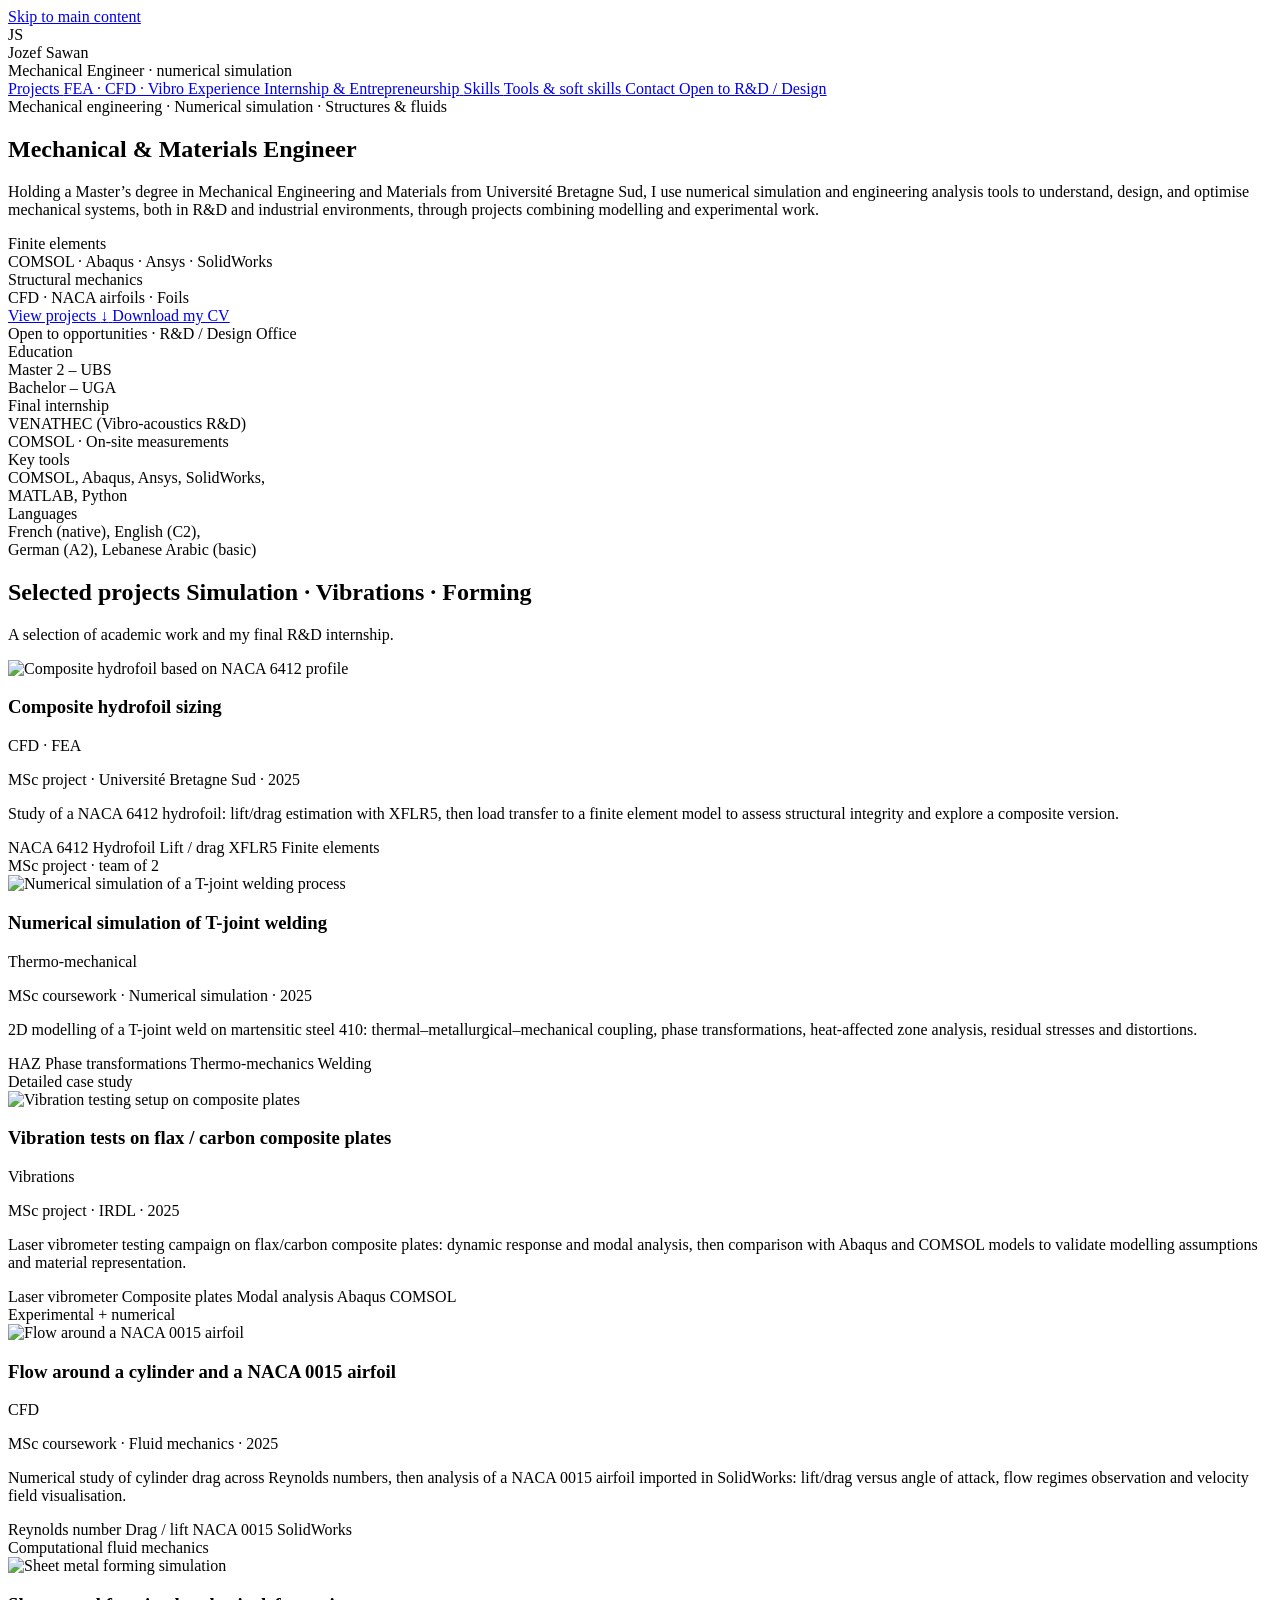
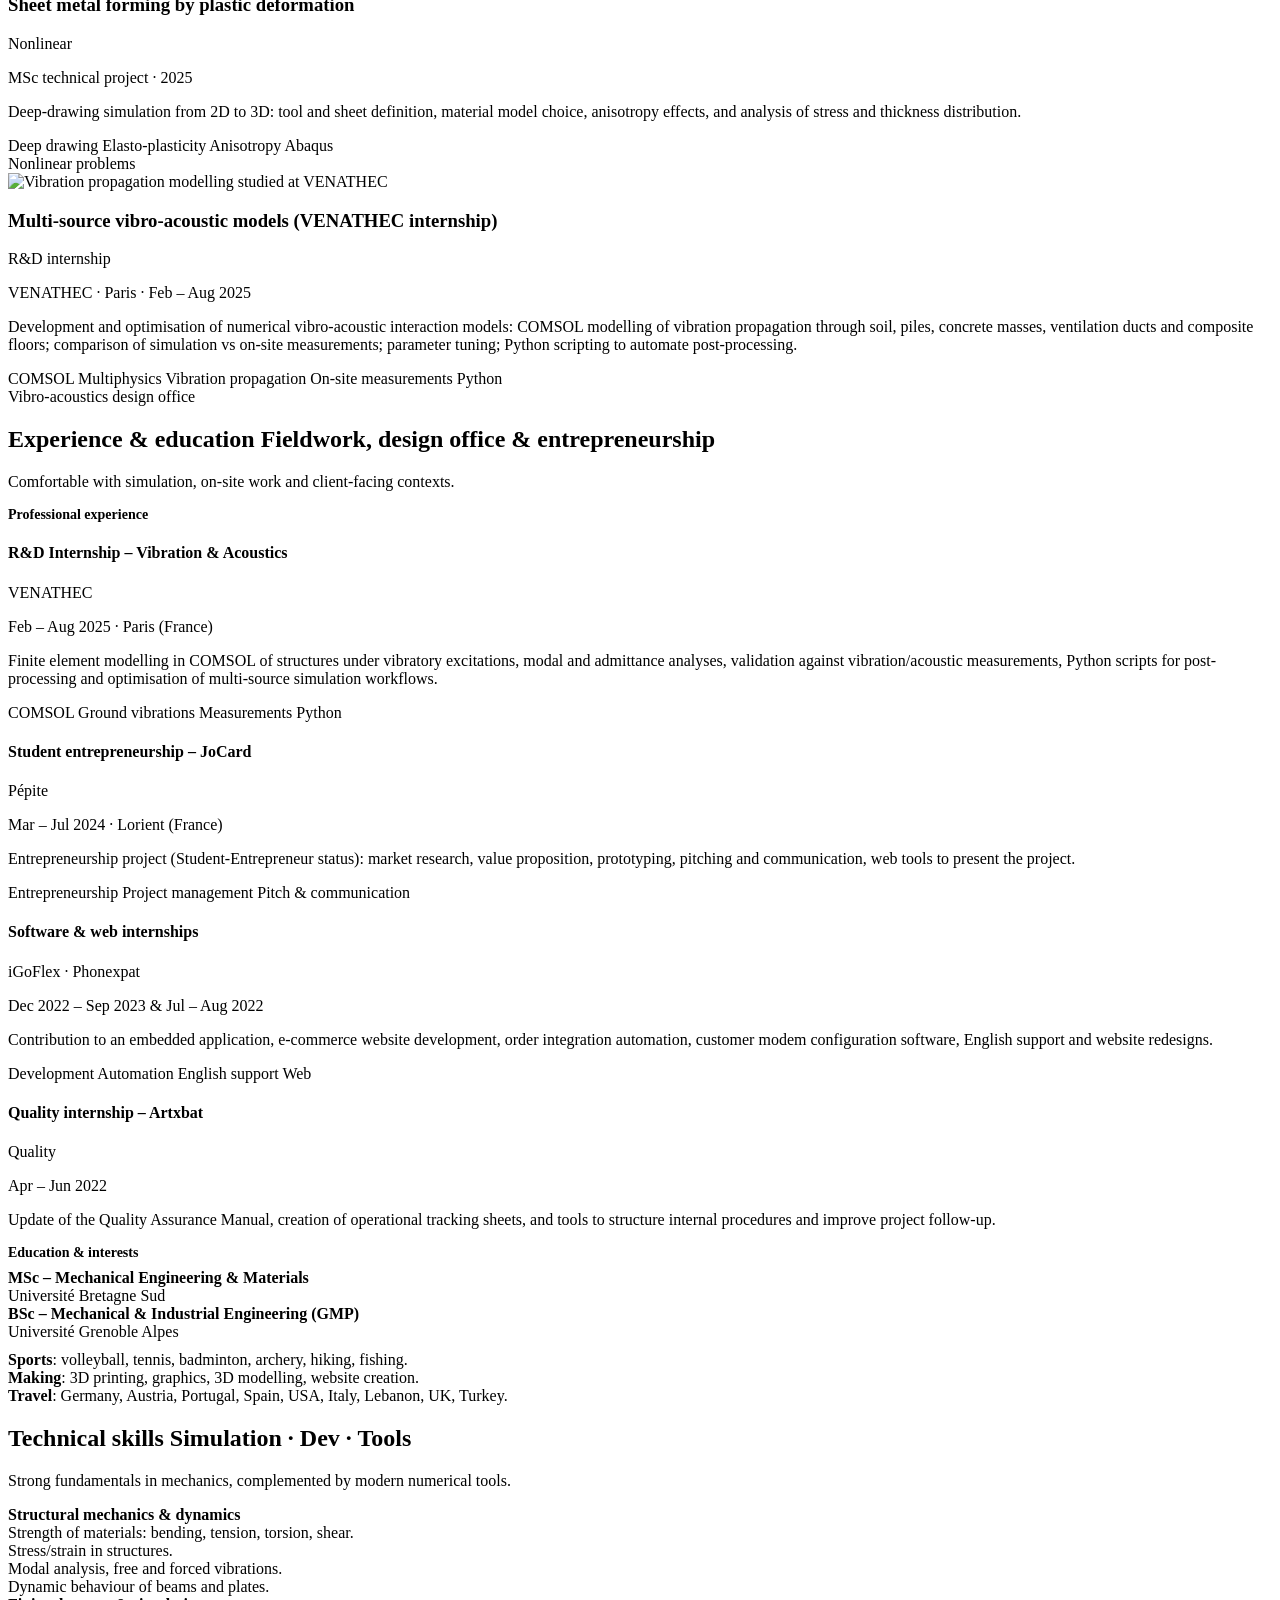
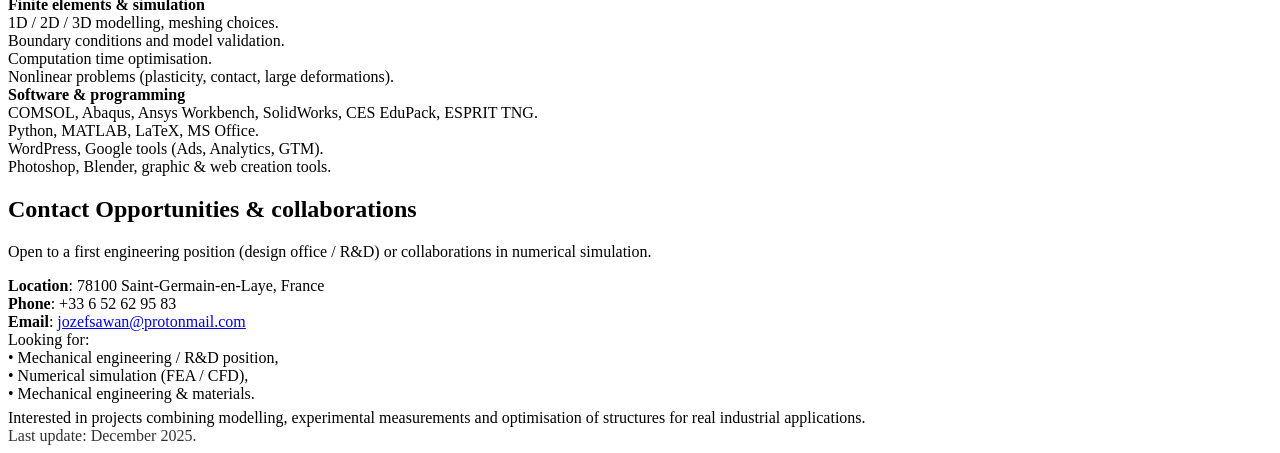
==== en/index.html @ 9facf3bb "Add files via upload" ====
<!DOCTYPE html>
<html lang="en">
<head>
  <meta charset="UTF-8" />
  <title>Portfolio – Jozef Sawan</title>
  <meta name="viewport" content="width=device-width, initial-scale=1" />
  <meta
    name="description"
    content="Jozef Sawan’s portfolio – Mechanical & Materials Engineer. Projects in numerical simulation, structural mechanics, finite elements, CFD, composites, and R&D."
  />

  <link rel="stylesheet" href="assets/css/style.css">

  <!-- Open Graph / LinkedIn preview -->
  <meta property="og:title" content="Jozef Sawan – Mechanical & Materials Engineer">
  <meta property="og:description" content="Engineering portfolio focused on numerical simulation, mechanics, materials and R&D. Academic and industrial projects.">
  <meta property="og:type" content="website">
  <meta property="og:url" content="https://jozefsawan.github.io/index-en.html">
  <meta property="og:image" content="https://jozefsawan.github.io/img/preview.png">

  <!-- Twitter / fallback -->
  <meta name="twitter:card" content="summary_large_image">
  <meta name="twitter:image" content="https://jozefsawan.github.io/img/preview.png">
</head>

<body>
  <a href="#main" class="skip-link">Skip to main content</a>

  <header>
    <nav class="nav" aria-label="Main navigation">
      <div class="nav-left">
        <div class="avatar" aria-hidden="true">JS</div>
        <div class="nav-title">
          <div class="nav-title-main">Jozef Sawan</div>
          <div class="nav-title-sub">Mechanical Engineer · numerical simulation</div>
        </div>
      </div>

      <div class="nav-links">
        <a href="#projects" class="pill-link">
          Projects <span>FEA · CFD · Vibro</span>
        </a>
        <a href="#experience" class="pill-link">
          Experience <span>Internship & Entrepreneurship</span>
        </a>
        <a href="#skills" class="pill-link">
          Skills <span>Tools & soft skills</span>
        </a>
        <a href="#contact" class="pill-link">
          Contact <span>Open to R&D / Design</span>
        </a>
      </div>
    </nav>
  </header>

  <div class="page">
    <!-- HERO -->
    <section class="hero" id="top" aria-labelledby="hero-title">
      <div>
        <div class="badge">
          <span class="badge-dot"></span>
          Mechanical engineering · Numerical simulation · Structures & fluids
        </div>

        <h1 class="hero-title" id="hero-title">
          <span>Mechanical & Materials Engineer</span><br />
        </h1>

        <p class="hero-subtitle">
          Holding a Master’s degree in Mechanical Engineering and Materials from Université Bretagne Sud, I use numerical simulation and engineering analysis tools to understand, design, and optimise mechanical systems, both in R&D and industrial environments, through projects combining modelling and experimental work.
        </p>

        <div class="hero-tags" aria-label="Main keywords">
          <div class="chip">Finite elements</div>
          <div class="chip">COMSOL · Abaqus · Ansys · SolidWorks</div>
          <div class="chip">Structural mechanics</div>
          <div class="chip">CFD · NACA airfoils · Foils</div>
        </div>

        <div class="hero-actions">
          <a href="#projects" class="btn btn-primary">
            View projects
            <span aria-hidden="true">↓</span>
          </a>
          <a href="assets/CV_Jozef_Sawan.pdf" class="btn btn-ghost" download>
            Download my CV
          </a>
        </div>
      </div>

      <div class="hero-right" aria-label="Profile summary">
        <div class="hero-card">
          <div class="hero-badge-floating">
            <span class="hero-badge-pulse"></span>
            Open to opportunities · R&amp;D / Design Office
          </div>

          <div class="hero-grid">
            <div class="hero-stat">
              <div class="hero-stat-label">Education</div>
              <div class="hero-stat-value">
                Master 2 – UBS<br />
                Bachelor – UGA
              </div>
            </div>

            <div class="hero-stat">
              <div class="hero-stat-label">Final internship</div>
              <div class="hero-stat-value">
                VENATHEC (Vibro-acoustics R&amp;D)<br />
                COMSOL · On-site measurements
              </div>
            </div>

            <div class="hero-stat">
              <div class="hero-stat-label">Key tools</div>
              <div class="hero-stat-value">
                COMSOL, Abaqus, Ansys, SolidWorks,<br />
                MATLAB, Python
              </div>
            </div>

            <div class="hero-stat">
              <div class="hero-stat-label">Languages</div>
              <div class="hero-stat-value">
                French (native), English (C2),<br />
                German (A2), Lebanese Arabic (basic)
              </div>
            </div>
          </div>
        </div>
      </div>
    </section>

    <main id="main">
      <!-- PROJECTS -->
      <section id="projects" aria-labelledby="projects-title">
        <div class="section-header">
          <h2 class="section-title" id="projects-title">
            Selected projects
            <span class="section-title-pill">Simulation · Vibrations · Forming</span>
          </h2>
          <p class="section-tagline">
            A selection of academic work and my final R&amp;D internship.
          </p>
        </div>

        <div class="grid-3">
          <!-- Hydrofoil -->
          <article class="card">
            <div class="card-media">
              <img src="img/5.png" alt="Composite hydrofoil based on NACA 6412 profile" />
              <div class="card-media-overlay" aria-hidden="true"></div>
            </div>
            <div class="card-body">
              <div class="card-title-row">
                <h3 class="card-title">Composite hydrofoil sizing</h3>
                <span class="card-tag">CFD · FEA</span>
              </div>
              <p class="card-meta">
                MSc project · Université Bretagne Sud · 2025
              </p>
              <p class="card-desc">
                Study of a NACA 6412 hydrofoil: lift/drag estimation with XFLR5, then
                load transfer to a finite element model to assess structural integrity
                and explore a composite version.
              </p>
              <div class="tags-row">
                <span class="tag">NACA 6412</span>
                <span class="tag">Hydrofoil</span>
                <span class="tag">Lift / drag</span>
                <span class="tag">XFLR5</span>
                <span class="tag">Finite elements</span>
              </div>
              <div class="card-footer">
                <span class="pill-mini">MSc project · team of 2</span>
              </div>
            </div>
          </article>

          <!-- Welding simulation -->
          <article class="card">
            <div class="card-media">
              <img src="img/6.png" alt="Numerical simulation of a T-joint welding process" />
              <div class="card-media-overlay" aria-hidden="true"></div>
            </div>
            <div class="card-body">
              <div class="card-title-row">
                <h3 class="card-title">Numerical simulation of T-joint welding</h3>
                <span class="card-tag">Thermo-mechanical</span>
              </div>
              <p class="card-meta">
                MSc coursework · Numerical simulation · 2025
              </p>
              <p class="card-desc">
                2D modelling of a T-joint weld on martensitic steel 410:
                thermal–metallurgical–mechanical coupling, phase transformations,
                heat-affected zone analysis, residual stresses and distortions.
              </p>
              <div class="tags-row">
                <span class="tag">HAZ</span>
                <span class="tag">Phase transformations</span>
                <span class="tag">Thermo-mechanics</span>
                <span class="tag">Welding</span>
              </div>
              <div class="card-footer">
                <span class="pill-mini">Detailed case study</span>
              </div>
            </div>
          </article>

          <!-- Composite plates vibration tests -->
          <article class="card">
            <div class="card-media">
              <img src="img/4.jpg" alt="Vibration testing setup on composite plates" />
              <div class="card-media-overlay" aria-hidden="true"></div>
            </div>
            <div class="card-body">
              <div class="card-title-row">
                <h3 class="card-title">Vibration tests on flax / carbon composite plates</h3>
                <span class="card-tag">Vibrations</span>
              </div>
              <p class="card-meta">
                MSc project · IRDL · 2025
              </p>
              <p class="card-desc">
                Laser vibrometer testing campaign on flax/carbon composite plates:
                dynamic response and modal analysis, then comparison with Abaqus and COMSOL
                models to validate modelling assumptions and material representation.
              </p>
              <div class="tags-row">
                <span class="tag">Laser vibrometer</span>
                <span class="tag">Composite plates</span>
                <span class="tag">Modal analysis</span>
                <span class="tag">Abaqus</span>
                <span class="tag">COMSOL</span>
              </div>
              <div class="card-footer">
                <span class="pill-mini">Experimental + numerical</span>
              </div>
            </div>
          </article>

          <!-- NACA / CFD -->
          <article class="card">
            <div class="card-media">
              <img src="img/3.png" alt="Flow around a NACA 0015 airfoil" />
              <div class="card-media-overlay" aria-hidden="true"></div>
            </div>
            <div class="card-body">
              <div class="card-title-row">
                <h3 class="card-title">Flow around a cylinder and a NACA 0015 airfoil</h3>
                <span class="card-tag">CFD</span>
              </div>
              <p class="card-meta">
                MSc coursework · Fluid mechanics · 2025
              </p>
              <p class="card-desc">
                Numerical study of cylinder drag across Reynolds numbers, then analysis of
                a NACA 0015 airfoil imported in SolidWorks: lift/drag versus angle of attack,
                flow regimes observation and velocity field visualisation.
              </p>
              <div class="tags-row">
                <span class="tag">Reynolds number</span>
                <span class="tag">Drag / lift</span>
                <span class="tag">NACA 0015</span>
                <span class="tag">SolidWorks</span>
              </div>
              <div class="card-footer">
                <span class="pill-mini">Computational fluid mechanics</span>
              </div>
            </div>
          </article>

          <!-- Sheet metal forming -->
          <article class="card">
            <div class="card-media">
              <img src="img/1.png" alt="Sheet metal forming simulation" />
              <div class="card-media-overlay" aria-hidden="true"></div>
            </div>
            <div class="card-body">
              <div class="card-title-row">
                <h3 class="card-title">Sheet metal forming by plastic deformation</h3>
                <span class="card-tag">Nonlinear</span>
              </div>
              <p class="card-meta">
                MSc technical project · 2025
              </p>
              <p class="card-desc">
                Deep-drawing simulation from 2D to 3D: tool and sheet definition, material
                model choice, anisotropy effects, and analysis of stress and thickness distribution.
              </p>
              <div class="tags-row">
                <span class="tag">Deep drawing</span>
                <span class="tag">Elasto-plasticity</span>
                <span class="tag">Anisotropy</span>
                <span class="tag">Abaqus</span>
              </div>
              <div class="card-footer">
                <span class="pill-mini">Nonlinear problems</span>
              </div>
            </div>
          </article>

          <!-- Internship -->
          <article class="card">
            <div class="card-media">
              <img src="img/2.png" alt="Vibration propagation modelling studied at VENATHEC" />
              <div class="card-media-overlay" aria-hidden="true"></div>
            </div>
            <div class="card-body">
              <div class="card-title-row">
                <h3 class="card-title">Multi-source vibro-acoustic models (VENATHEC internship)</h3>
                <span class="card-tag">R&amp;D internship</span>
              </div>
              <p class="card-meta">
                VENATHEC · Paris · Feb – Aug 2025
              </p>
              <p class="card-desc">
                Development and optimisation of numerical vibro-acoustic interaction models:
                COMSOL modelling of vibration propagation through soil, piles, concrete masses,
                ventilation ducts and composite floors; comparison of simulation vs on-site
                measurements; parameter tuning; Python scripting to automate post-processing.
              </p>
              <div class="tags-row">
                <span class="tag">COMSOL Multiphysics</span>
                <span class="tag">Vibration propagation</span>
                <span class="tag">On-site measurements</span>
                <span class="tag">Python</span>
              </div>
              <div class="card-footer">
                <span class="pill-mini">Vibro-acoustics design office</span>
              </div>
            </div>
          </article>
        </div>
      </section>

      <!-- EXPERIENCE & EDUCATION -->
      <section id="experience" aria-labelledby="experience-title">
        <div class="section-header">
          <h2 class="section-title" id="experience-title">
            Experience & education
            <span class="section-title-pill">Fieldwork, design office & entrepreneurship</span>
          </h2>
          <p class="section-tagline">
            Comfortable with simulation, on-site work and client-facing contexts.
          </p>
        </div>

        <div class="grid-2">
          <div>
            <h3 style="font-size: 14px; margin-bottom: 8px;">Professional experience</h3>
            <div class="timeline">
              <article class="card">
                <div class="card-body">
                  <div class="card-title-row">
                    <h4 class="card-title">R&amp;D Internship – Vibration & Acoustics</h4>
                    <span class="card-tag">VENATHEC</span>
                  </div>
                  <p class="card-meta">Feb – Aug 2025 · Paris (France)</p>
                  <p class="card-desc">
                    Finite element modelling in COMSOL of structures under vibratory excitations,
                    modal and admittance analyses, validation against vibration/acoustic measurements,
                    Python scripts for post-processing and optimisation of multi-source simulation workflows.
                  </p>
                  <div class="tags-row">
                    <span class="tag">COMSOL</span>
                    <span class="tag">Ground vibrations</span>
                    <span class="tag">Measurements</span>
                    <span class="tag">Python</span>
                  </div>
                </div>
              </article>

              <article class="card">
                <div class="card-body">
                  <div class="card-title-row">
                    <h4 class="card-title">Student entrepreneurship – JoCard</h4>
                    <span class="card-tag">Pépite</span>
                  </div>
                  <p class="card-meta">Mar – Jul 2024 · Lorient (France)</p>
                  <p class="card-desc">
                    Entrepreneurship project (Student-Entrepreneur status): market research,
                    value proposition, prototyping, pitching and communication, web tools to present the project.
                  </p>
                  <div class="tags-row">
                    <span class="tag">Entrepreneurship</span>
                    <span class="tag">Project management</span>
                    <span class="tag">Pitch & communication</span>
                  </div>
                </div>
              </article>

              <article class="card">
                <div class="card-body">
                  <div class="card-title-row">
                    <h4 class="card-title">Software & web internships</h4>
                    <span class="card-tag">iGoFlex · Phonexpat</span>
                  </div>
                  <p class="card-meta">Dec 2022 – Sep 2023 & Jul – Aug 2022</p>
                  <p class="card-desc">
                    Contribution to an embedded application, e-commerce website development,
                    order integration automation, customer modem configuration software, English support
                    and website redesigns.
                  </p>
                  <div class="tags-row">
                    <span class="tag">Development</span>
                    <span class="tag">Automation</span>
                    <span class="tag">English support</span>
                    <span class="tag">Web</span>
                  </div>
                </div>
              </article>

              <article class="card">
                <div class="card-body">
                  <div class="card-title-row">
                    <h4 class="card-title">Quality internship – Artxbat</h4>
                    <span class="card-tag">Quality</span>
                  </div>
                  <p class="card-meta">Apr – Jun 2022</p>
                  <p class="card-desc">
                    Update of the Quality Assurance Manual, creation of operational tracking sheets,
                    and tools to structure internal procedures and improve project follow-up.
                  </p>
                </div>
              </article>
            </div>
          </div>

          <div>
            <h3 style="font-size: 14px; margin-bottom: 8px;">Education & interests</h3>
            <article class="card">
              <div class="list">
                <div>
                  <strong>MSc – Mechanical Engineering & Materials</strong><br />
                  Université Bretagne Sud
                </div>
                <div>
                  <strong>BSc – Mechanical & Industrial Engineering (GMP)</strong><br />
                  Université Grenoble Alpes
                </div>
              </div>
            </article>

            <article class="card" style="margin-top: 10px;">
              <div class="list">
                <div>
                  <strong>Sports</strong>: volleyball, tennis, badminton, archery, hiking, fishing.
                </div>
                <div>
                  <strong>Making</strong>: 3D printing, graphics, 3D modelling, website creation.
                </div>
                <div>
                  <strong>Travel</strong>: Germany, Austria, Portugal, Spain, USA, Italy, Lebanon, UK, Turkey.
                </div>
              </div>
            </article>
          </div>
        </div>
      </section>

      <!-- SKILLS -->
      <section id="skills" aria-labelledby="skills-title">
        <div class="section-header">
          <h2 class="section-title" id="skills-title">
            Technical skills
            <span class="section-title-pill">Simulation · Dev · Tools</span>
          </h2>
          <p class="section-tagline">
            Strong fundamentals in mechanics, complemented by modern numerical tools.
          </p>
        </div>

        <div class="grid-3">
          <article class="card">
            <div class="list">
              <div><strong>Structural mechanics & dynamics</strong></div>
              <div>Strength of materials: bending, tension, torsion, shear.</div>
              <div>Stress/strain in structures.</div>
              <div>Modal analysis, free and forced vibrations.</div>
              <div>Dynamic behaviour of beams and plates.</div>
            </div>
          </article>

          <article class="card">
            <div class="list">
              <div><strong>Finite elements & simulation</strong></div>
              <div>1D / 2D / 3D modelling, meshing choices.</div>
              <div>Boundary conditions and model validation.</div>
              <div>Computation time optimisation.</div>
              <div>Nonlinear problems (plasticity, contact, large deformations).</div>
            </div>
          </article>

          <article class="card">
            <div class="list">
              <div><strong>Software & programming</strong></div>
              <div>COMSOL, Abaqus, Ansys Workbench, SolidWorks, CES EduPack, ESPRIT TNG.</div>
              <div>Python, MATLAB, LaTeX, MS Office.</div>
              <div>WordPress, Google tools (Ads, Analytics, GTM).</div>
              <div>Photoshop, Blender, graphic & web creation tools.</div>
            </div>
          </article>
        </div>
      </section>

      <!-- CONTACT -->
      <section id="contact" aria-labelledby="contact-title">
        <div class="section-header">
          <h2 class="section-title" id="contact-title">
            Contact
            <span class="section-title-pill">Opportunities & collaborations</span>
          </h2>
          <p class="section-tagline">
            Open to a first engineering position (design office / R&amp;D) or collaborations in numerical simulation.
          </p>
        </div>

        <div class="grid-2">
          <article class="card">
            <div class="list">
              <div><strong>Location</strong>: 78100 Saint-Germain-en-Laye, France</div>
              <div><strong>Phone</strong>: +33 6 52 62 95 83</div>
              <div>
                <strong>Email</strong>:
                <a href="mailto:jozefsawan@protonmail.com">jozefsawan@protonmail.com</a>
              </div>
            </div>
          </article>

          <article class="card">
            <div class="list">
              <div>Looking for:</div>
              <div>• Mechanical engineering / R&amp;D position,</div>
              <div>• Numerical simulation (FEA / CFD),</div>
              <div>• Mechanical engineering & materials.</div>
              <div style="margin-top: 6px;">
                Interested in projects combining modelling, experimental measurements
                and optimisation of structures for real industrial applications.
              </div>
            </div>
          </article>
        </div>
      </section>
    </main>

    <footer>
      <span style="opacity: 0.8;">Last update: December 2025.</span>
    </footer>
  </div>
</body>
</html>
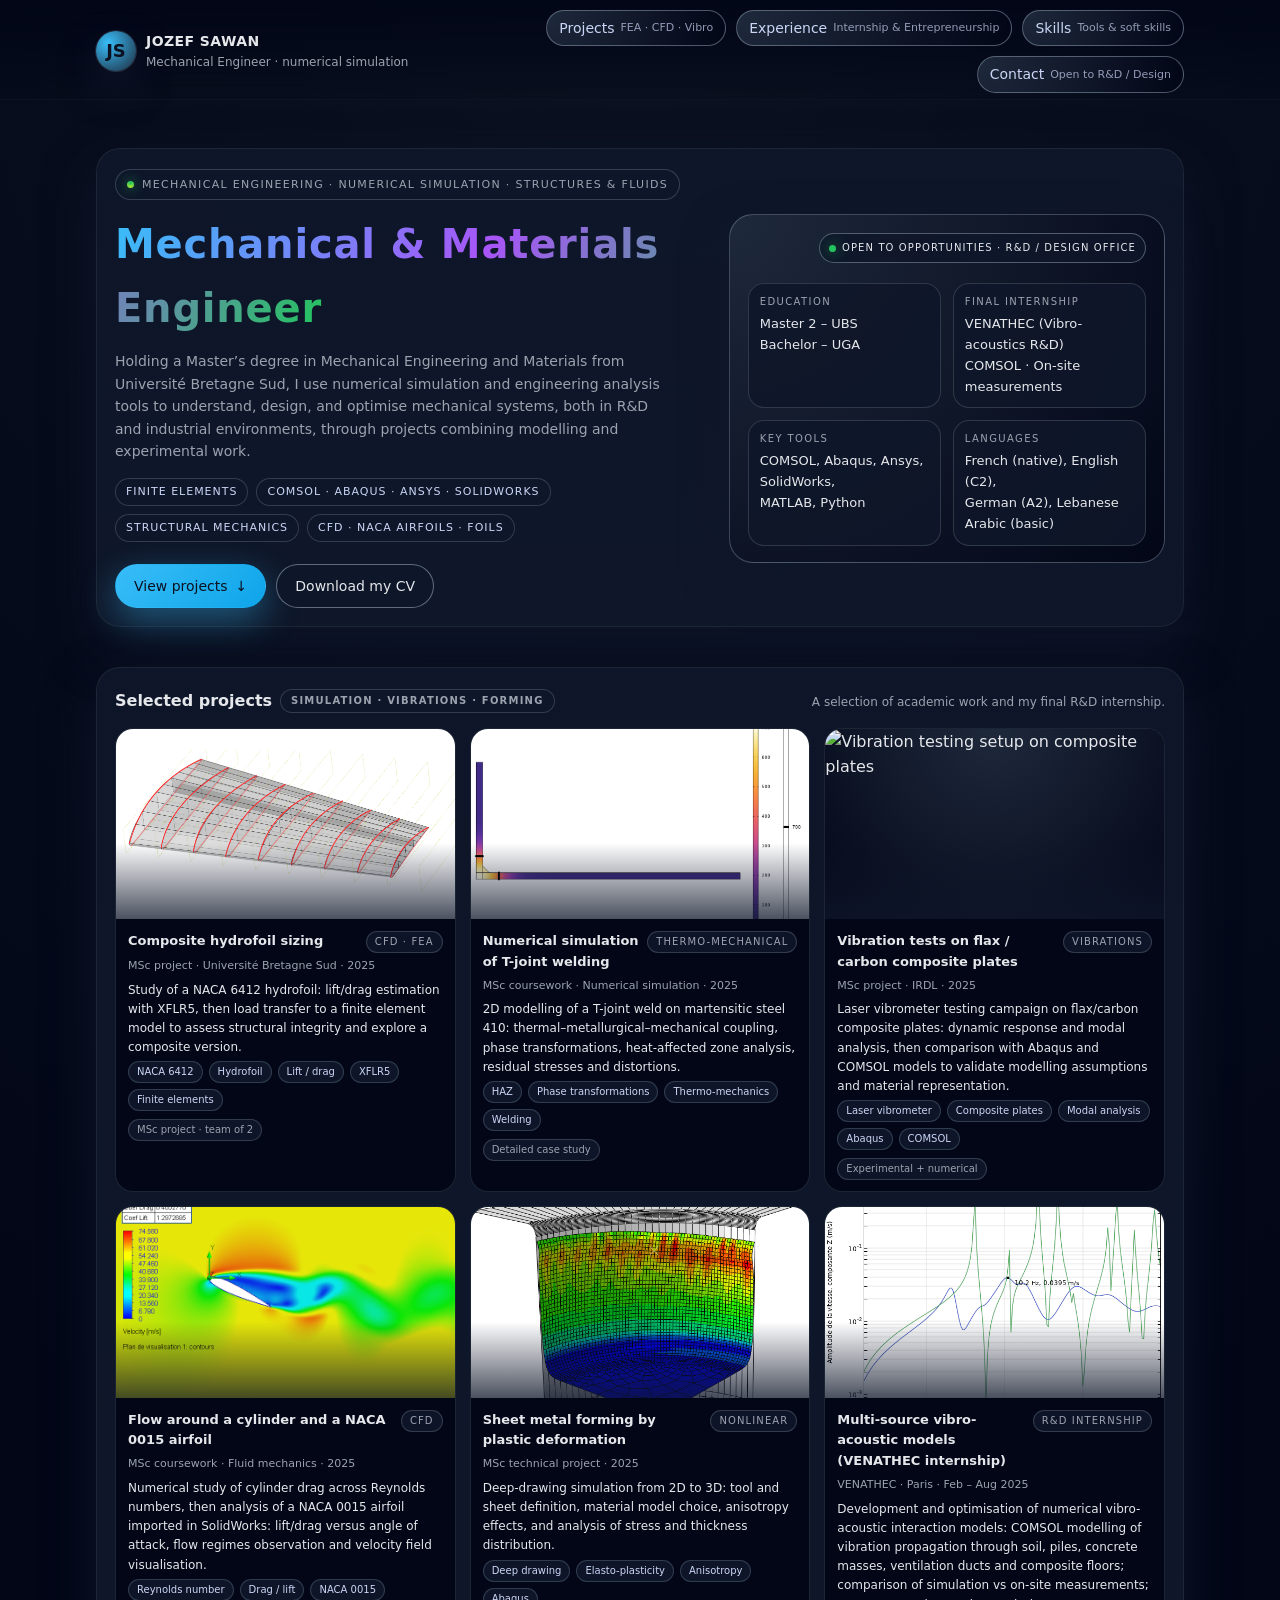
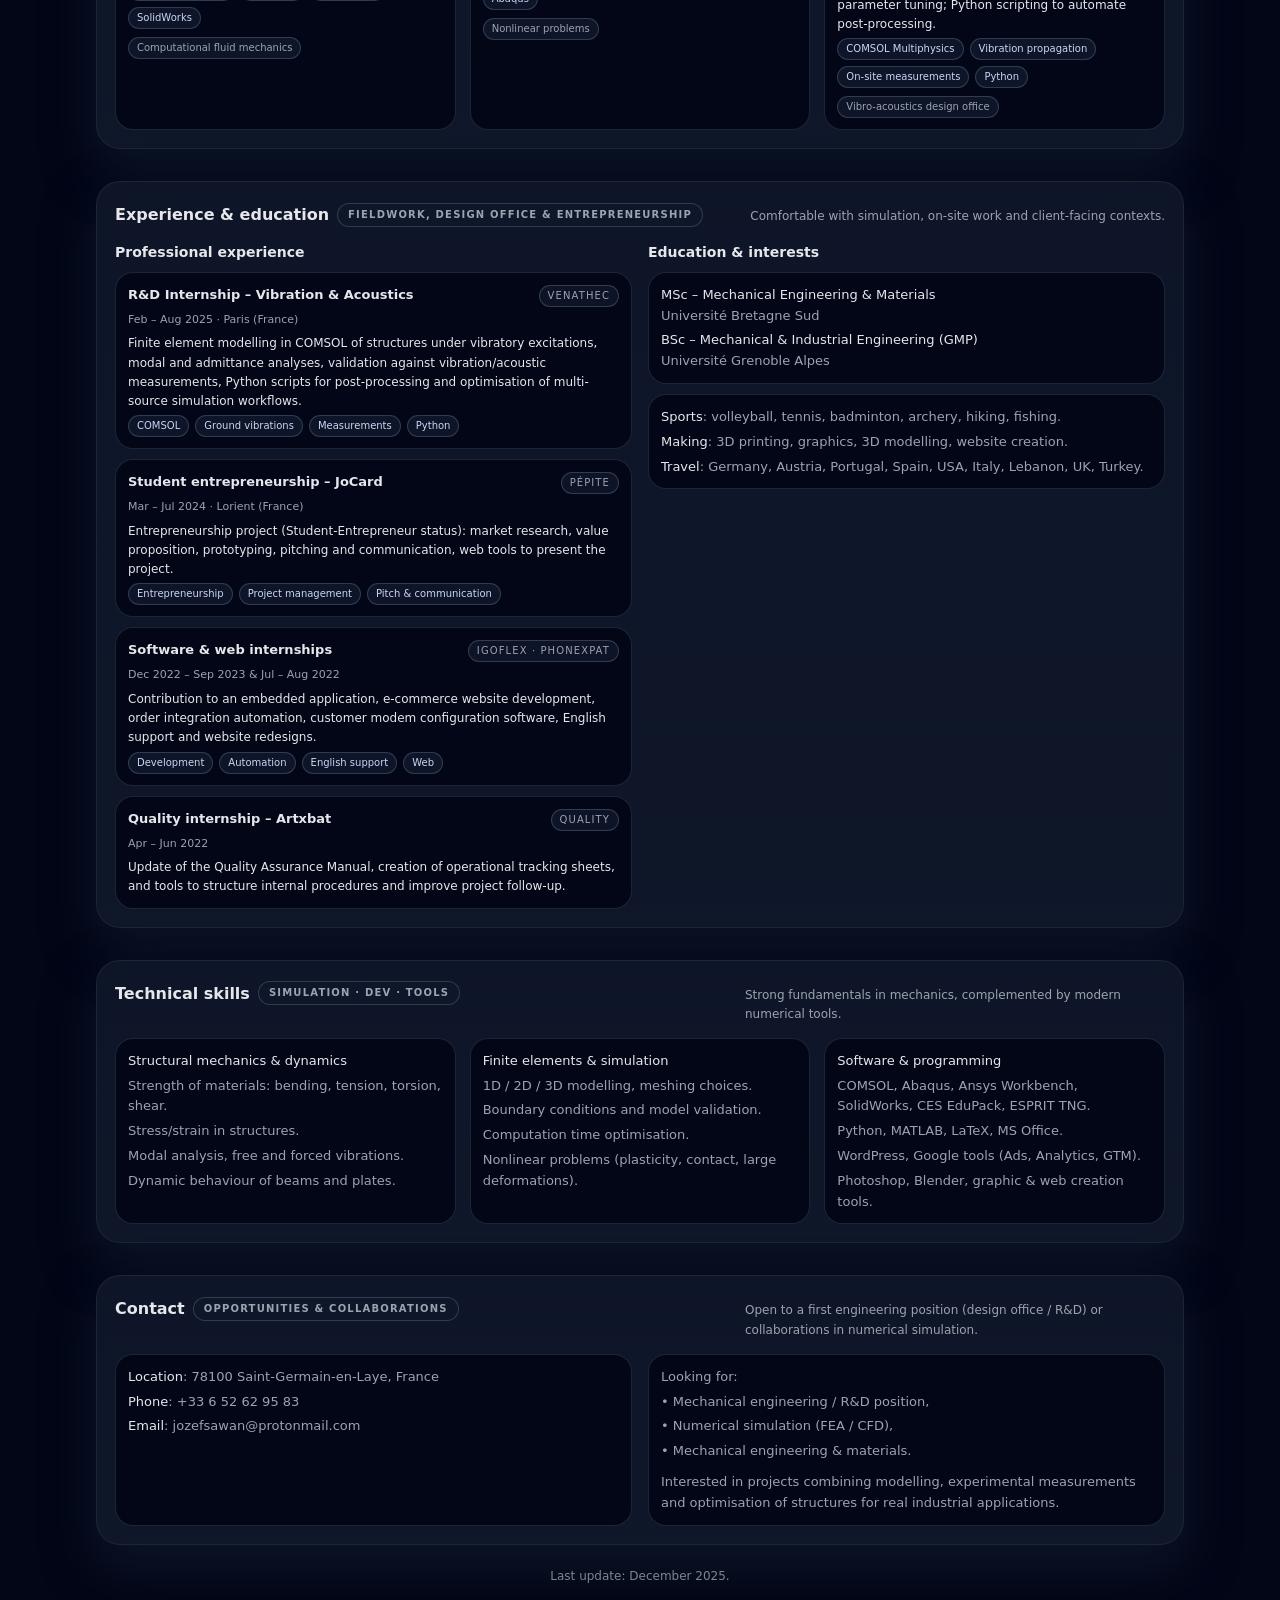
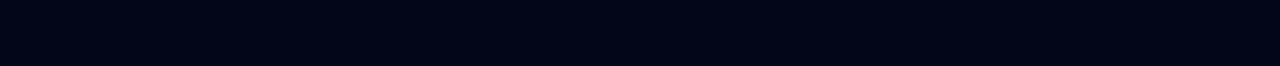
==== commit 3402c490: "Update index.html" ====
--- a/en/index.html
+++ b/en/index.html
@@ -9,7 +9,7 @@
     content="Jozef Sawan’s portfolio – Mechanical & Materials Engineer. Projects in numerical simulation, structural mechanics, finite elements, CFD, composites, and R&D."
   />
 
-  <link rel="stylesheet" href="assets/css/style.css">
+  <link rel="stylesheet" href="../assets/css/style.css">
 
   <!-- Open Graph / LinkedIn preview -->
   <meta property="og:title" content="Jozef Sawan – Mechanical & Materials Engineer">
@@ -82,7 +82,7 @@
             View projects
             <span aria-hidden="true">↓</span>
           </a>
-          <a href="assets/CV_Jozef_Sawan.pdf" class="btn btn-ghost" download>
+          <a href="../assets/CV_Jozef_Sawan.pdf" class="btn btn-ghost" download>
             Download my CV
           </a>
         </div>
@@ -149,7 +149,7 @@
           <!-- Hydrofoil -->
           <article class="card">
             <div class="card-media">
-              <img src="img/5.png" alt="Composite hydrofoil based on NACA 6412 profile" />
+              <img src="../img/5.png" alt="Composite hydrofoil based on NACA 6412 profile" />
               <div class="card-media-overlay" aria-hidden="true"></div>
             </div>
             <div class="card-body">
@@ -181,7 +181,7 @@
           <!-- Welding simulation -->
           <article class="card">
             <div class="card-media">
-              <img src="img/6.png" alt="Numerical simulation of a T-joint welding process" />
+              <img src="../img/6.png" alt="Numerical simulation of a T-joint welding process" />
               <div class="card-media-overlay" aria-hidden="true"></div>
             </div>
             <div class="card-body">
@@ -244,7 +244,7 @@
           <!-- NACA / CFD -->
           <article class="card">
             <div class="card-media">
-              <img src="img/3.png" alt="Flow around a NACA 0015 airfoil" />
+              <img src="../img/3.png" alt="Flow around a NACA 0015 airfoil" />
               <div class="card-media-overlay" aria-hidden="true"></div>
             </div>
             <div class="card-body">
@@ -275,7 +275,7 @@
           <!-- Sheet metal forming -->
           <article class="card">
             <div class="card-media">
-              <img src="img/1.png" alt="Sheet metal forming simulation" />
+              <img src="../img/1.png" alt="Sheet metal forming simulation" />
               <div class="card-media-overlay" aria-hidden="true"></div>
             </div>
             <div class="card-body">
@@ -305,7 +305,7 @@
           <!-- Internship -->
           <article class="card">
             <div class="card-media">
-              <img src="img/2.png" alt="Vibration propagation modelling studied at VENATHEC" />
+              <img src="../img/2.png" alt="Vibration propagation modelling studied at VENATHEC" />
               <div class="card-media-overlay" aria-hidden="true"></div>
             </div>
             <div class="card-body">
@@ -552,3 +552,4 @@
   </div>
 </body>
 </html>
+
--- a/assets/css/style.css
+++ b/assets/css/style.css
@@ -0,0 +1,746 @@
+
+    :root {
+      --bg: #020617;
+      --bg-alt: #020617;
+      --card: #020617;
+      --primary: #38bdf8;
+      --primary-soft: rgba(56, 189, 248, 0.12);
+      --text: #e5e7eb;
+      --muted: #9ca3af;
+      --accent: #a855f7;
+      --border: #1f2937;
+      --radius: 18px;
+      --shadow-soft: 0 18px 45px rgba(15, 23, 42, 0.9);
+    }
+
+    * {
+      box-sizing: border-box;
+      margin: 0;
+      padding: 0;
+    }
+
+    html {
+      scroll-behavior: smooth;
+    }
+
+    body {
+      font-family: system-ui, -apple-system, BlinkMacSystemFont, "SF Pro Text",
+        "Segoe UI", sans-serif;
+      background: radial-gradient(circle at top, #0b1120 0, #020617 45%, #020617 100%);
+      color: var(--text);
+      line-height: 1.6;
+      -webkit-font-smoothing: antialiased;
+    }
+
+    a {
+      color: inherit;
+      text-decoration: none;
+    }
+
+    img {
+      max-width: 100%;
+      height: auto;
+      display: block;
+    }
+
+    /* Skip link */
+
+    .skip-link {
+      position: absolute;
+      left: -999px;
+      top: 8px;
+      padding: 8px 12px;
+      background: #0ea5e9;
+      color: #0b1120;
+      border-radius: 999px;
+      font-size: 13px;
+      z-index: 100;
+    }
+
+    .skip-link:focus {
+      left: 16px;
+      outline: none;
+      box-shadow: 0 0 0 2px #e0f2fe;
+    }
+
+    /* Layout */
+
+    .page {
+      max-width: 1120px;
+      margin: 0 auto;
+      padding: 24px 16px 80px;
+    }
+
+    header {
+      position: sticky;
+      top: 0;
+      z-index: 50;
+      backdrop-filter: blur(18px);
+      background: linear-gradient(
+        to bottom,
+        rgba(2, 6, 23, 0.95),
+        rgba(2, 6, 23, 0.6),
+        transparent
+      );
+      border-bottom: 1px solid rgba(15, 23, 42, 0.8);
+    }
+
+    .nav {
+      max-width: 1120px;
+      margin: 0 auto;
+      padding: 10px 16px 6px;
+      display: flex;
+      align-items: center;
+      justify-content: space-between;
+      gap: 16px;
+      flex-wrap: wrap;
+    }
+
+    .nav-left {
+      display: flex;
+      align-items: center;
+      gap: 10px;
+      min-width: 0;
+    }
+
+    .avatar {
+      width: 40px;
+      height: 40px;
+      border-radius: 999px;
+      background: radial-gradient(circle at 30% 30%, #38bdf8, #1e293b);
+      display: inline-flex;
+      align-items: center;
+      justify-content: center;
+      font-weight: 700;
+      font-size: 18px;
+      color: #0b1120;
+      box-shadow: 0 0 0 1px rgba(148, 163, 184, 0.2),
+        0 18px 35px rgba(15, 23, 42, 0.9);
+      flex-shrink: 0;
+    }
+
+    .nav-title {
+      display: flex;
+      flex-direction: column;
+      gap: 1px;
+    }
+
+    .nav-title-main {
+      font-weight: 600;
+      letter-spacing: 0.03em;
+      font-size: 14px;
+      text-transform: uppercase;
+      color: #e5e7eb;
+    }
+
+    .nav-title-sub {
+      font-size: 12px;
+      color: var(--muted);
+    }
+
+    .nav-links {
+      display: flex;
+      flex-wrap: wrap;
+      gap: 10px;
+      font-size: 14px;
+      justify-content: flex-end;
+      flex: 1;
+    }
+
+    .pill-link {
+      padding: 6px 12px;
+      border-radius: 999px;
+      border: 1px solid rgba(148, 163, 184, 0.5);
+      color: #cbd5f5;
+      background: radial-gradient(circle at top left, #1e293b, #020617);
+      display: inline-flex;
+      align-items: center;
+      gap: 6px;
+      cursor: pointer;
+      transition: all 0.18s ease;
+      white-space: nowrap;
+    }
+
+    .pill-link span {
+      font-size: 11px;
+      opacity: 0.7;
+    }
+
+    .pill-link:hover,
+    .pill-link:focus-visible {
+      border-color: var(--primary);
+      box-shadow: 0 0 0 1px rgba(56, 189, 248, 0.3);
+      transform: translateY(-1px);
+      outline: none;
+    }
+
+    /* Hero */
+
+    .hero {
+      display: grid;
+      grid-template-columns: minmax(0, 1.6fr) minmax(0, 1.2fr);
+      gap: 32px;
+      margin-top: 24px;
+      align-items: center;
+    }
+
+    .badge {
+      display: inline-flex;
+      align-items: center;
+      gap: 8px;
+      padding: 6px 11px;
+      border-radius: 999px;
+      font-size: 11px;
+      text-transform: uppercase;
+      letter-spacing: 0.12em;
+      color: var(--muted);
+      background: rgba(15, 23, 42, 0.9);
+      border: 1px solid rgba(148, 163, 184, 0.3);
+    }
+
+    .badge-dot {
+      width: 7px;
+      height: 7px;
+      border-radius: 999px;
+      background: conic-gradient(#22c55e, #a3e635, #22c55e);
+      box-shadow: 0 0 12px rgba(34, 197, 94, 0.8);
+    }
+
+    .hero-title {
+      margin-top: 12px;
+      font-size: clamp(28px, 4vw, 40px);
+      font-weight: 700;
+      letter-spacing: 0.02em;
+    }
+
+    .hero-title span {
+      background: linear-gradient(120deg, #38bdf8, #a855f7, #22c55e);
+      -webkit-background-clip: text;
+      color: transparent;
+    }
+
+    .hero-subtitle {
+      margin-top: 10px;
+      font-size: 14px;
+      max-width: 560px;
+      color: var(--muted);
+    }
+
+    .hero-tags {
+      margin-top: 16px;
+      display: flex;
+      flex-wrap: wrap;
+      gap: 8px;
+    }
+
+    .chip {
+      padding: 4px 10px;
+      border-radius: 999px;
+      background: rgba(15, 23, 42, 0.9);
+      border: 1px solid rgba(55, 65, 81, 0.9);
+      font-size: 11px;
+      color: #cbd5f5;
+      text-transform: uppercase;
+      letter-spacing: 0.09em;
+    }
+
+    .hero-actions {
+      margin-top: 22px;
+      display: flex;
+      flex-wrap: wrap;
+      gap: 10px;
+    }
+
+    .btn {
+      border-radius: 999px;
+      padding: 10px 18px;
+      font-size: 14px;
+      border: 1px solid transparent;
+      cursor: pointer;
+      display: inline-flex;
+      align-items: center;
+      gap: 8px;
+      font-weight: 500;
+      transition: all 0.18s ease;
+    }
+
+    .btn-primary {
+      background: linear-gradient(135deg, #38bdf8, #0ea5e9);
+      color: #0b1120;
+      box-shadow: 0 12px 35px rgba(56, 189, 248, 0.4);
+    }
+
+    .btn-primary:hover,
+    .btn-primary:focus-visible {
+      transform: translateY(-1px);
+      box-shadow: 0 16px 40px rgba(56, 189, 248, 0.55);
+      outline: none;
+    }
+
+    .btn-ghost {
+      background: rgba(15, 23, 42, 0.9);
+      border-color: rgba(148, 163, 184, 0.6);
+      color: #e5e7eb;
+    }
+
+    .btn-ghost:hover,
+    .btn-ghost:focus-visible {
+      border-color: var(--primary);
+      background: radial-gradient(circle at top left, #111827, #020617);
+      outline: none;
+    }
+
+    .hero-right {
+      position: relative;
+    }
+
+    .hero-card {
+      border-radius: 24px;
+      padding: 18px 18px 16px;
+      background: radial-gradient(circle at top left, #1e293b, #020617);
+      border: 1px solid rgba(148, 163, 184, 0.4);
+      box-shadow: var(--shadow-soft);
+      position: relative;
+      overflow: hidden;
+      display: flex;
+      flex-direction: column;
+      gap: 12px;
+    }
+
+    .hero-grid {
+      display: grid;
+      grid-template-columns: repeat(2, minmax(0, 1fr));
+      gap: 12px;
+      margin-top: 4px;
+    }
+
+    .hero-stat {
+      padding: 10px 11px;
+      border-radius: 16px;
+      background: rgba(15, 23, 42, 0.9);
+      border: 1px solid rgba(55, 65, 81, 0.8);
+      font-size: 12px;
+    }
+
+    .hero-stat-label {
+      font-size: 10px;
+      letter-spacing: 0.14em;
+      text-transform: uppercase;
+      color: var(--muted);
+      margin-bottom: 4px;
+    }
+
+    .hero-stat-value {
+      font-size: 13px;
+      font-weight: 500;
+    }
+
+    .hero-badge-floating {
+      position: relative;
+      align-self: flex-end;
+      margin-bottom: 4px;
+      padding: 6px 9px;
+      border-radius: 999px;
+      background: rgba(15, 23, 42, 0.9);
+      border: 1px solid rgba(148, 163, 184, 0.5);
+      font-size: 10px;
+      text-transform: uppercase;
+      letter-spacing: 0.11em;
+      display: inline-flex;
+      align-items: center;
+      gap: 6px;
+      z-index: 1;
+      white-space: nowrap;
+    }
+
+    .hero-badge-pulse {
+      width: 7px;
+      height: 7px;
+      border-radius: 999px;
+      background: #22c55e;
+      box-shadow: 0 0 14px rgba(34, 197, 94, 0.9);
+    }
+
+    /* Sections */
+
+    main {
+      margin-top: 40px;
+      display: flex;
+      flex-direction: column;
+      gap: 32px;
+    }
+
+    section {
+      border-radius: 24px;
+      background: linear-gradient(
+        to bottom,
+        rgba(15, 23, 42, 0.92),
+        rgba(15, 23, 42, 0.98)
+      );
+      border: 1px solid rgba(31, 41, 55, 0.9);
+      padding: 20px 18px 18px;
+      box-shadow: 0 22px 50px rgba(15, 23, 42, 0.9);
+    }
+
+    .section-header {
+      display: flex;
+      align-items: baseline;
+      justify-content: space-between;
+      margin-bottom: 14px;
+      gap: 12px;
+      flex-wrap: wrap;
+    }
+
+    .section-title {
+      font-size: 16px;
+      font-weight: 600;
+      display: flex;
+      align-items: center;
+      gap: 8px;
+    }
+
+    .section-tagline {
+      font-size: 12px;
+      color: var(--muted);
+      max-width: 420px;
+    }
+
+    .section-title-pill {
+      padding: 3px 10px;
+      border-radius: 999px;
+      background: rgba(15, 23, 42, 0.9);
+      border: 1px solid rgba(55, 65, 81, 0.9);
+      font-size: 10px;
+      letter-spacing: 0.12em;
+      text-transform: uppercase;
+      color: var(--muted);
+    }
+
+    /* Grids */
+
+    .grid-2 {
+      display: grid;
+      grid-template-columns: repeat(auto-fit, minmax(280px, 1fr));
+      gap: 16px;
+    }
+
+    .grid-3 {
+      display: grid;
+      grid-template-columns: repeat(auto-fit, minmax(260px, 1fr));
+      gap: 14px;
+    }
+
+    .timeline {
+      display: grid;
+      gap: 10px;
+    }
+
+    /* Cards */
+
+    .card {
+      border-radius: var(--radius);
+      background: radial-gradient(circle at top, #020617, #020617);
+      border: 1px solid rgba(31, 41, 55, 0.9);
+      padding: 0;
+      position: relative;
+      overflow: hidden;
+      transition: transform 0.16s ease, box-shadow 0.16s ease,
+        border-color 0.16s ease, background 0.16s ease;
+    }
+
+    .card::before {
+      content: "";
+      position: absolute;
+      inset: -40%;
+      background: radial-gradient(
+        circle at top left,
+        rgba(56, 189, 248, 0.09),
+        transparent 60%
+      );
+      opacity: 0;
+      transition: opacity 0.18s ease;
+      pointer-events: none;
+    }
+
+    .card:hover,
+    .card:focus-within {
+      transform: translateY(-2px);
+      border-color: rgba(56, 189, 248, 0.7);
+      box-shadow: 0 18px 45px rgba(15, 23, 42, 0.95);
+      background: radial-gradient(circle at top left, #020617, #020617);
+      outline: none;
+    }
+
+    .card:hover::before,
+    .card:focus-within::before {
+      opacity: 1;
+    }
+
+    .card-body {
+      padding: 12px 12px 11px;
+      position: relative;
+      z-index: 1;
+    }
+
+    .card-media {
+      position: relative;
+      overflow: hidden;
+      aspect-ratio: 16 / 9;
+      background: radial-gradient(circle at top, #1e293b, #020617);
+    }
+
+    .card-media img {
+      width: 100%;
+      height: 100%;
+      object-fit: cover;
+      display: block;
+      transition: transform 0.3s ease;
+    }
+
+    .card:hover .card-media img {
+      transform: scale(1.03);
+    }
+
+    .card-media-overlay {
+      position: absolute;
+      inset: 0;
+      background: linear-gradient(
+        to top,
+        rgba(15, 23, 42, 0.75),
+        transparent 40%
+      );
+      pointer-events: none;
+    }
+
+    .card-title-row {
+      display: flex;
+      align-items: baseline;
+      justify-content: space-between;
+      gap: 8px;
+      margin-bottom: 4px;
+    }
+
+    .card-title {
+      font-size: 13px;
+      font-weight: 600;
+    }
+
+    .card-tag {
+      padding: 2px 8px;
+      border-radius: 999px;
+      background: rgba(15, 23, 42, 0.9);
+      border: 1px solid rgba(55, 65, 81, 0.9);
+      font-size: 10px;
+      text-transform: uppercase;
+      letter-spacing: 0.11em;
+      color: var(--muted);
+      white-space: nowrap;
+    }
+
+    .card-meta {
+      font-size: 11px;
+      color: var(--muted);
+      margin-bottom: 6px;
+    }
+
+    .card-desc {
+      font-size: 12px;
+      color: #e5e7eb;
+    }
+
+    .card-footer {
+      margin-top: 8px;
+      display: flex;
+      align-items: center;
+      justify-content: flex-start;
+      gap: 8px;
+      font-size: 11px;
+      color: var(--muted);
+      flex-wrap: wrap;
+    }
+
+    .pill-mini {
+      padding: 2px 8px;
+      border-radius: 999px;
+      border: 1px solid rgba(55, 65, 81, 0.9);
+      background: rgba(15, 23, 42, 0.95);
+      font-size: 10px;
+    }
+
+    .card-links {
+      display: flex;
+      gap: 8px;
+      flex-wrap: wrap;
+      justify-content: flex-end;
+    }
+
+    .link {
+      display: inline-flex;
+      align-items: center;
+      gap: 4px;
+      font-size: 11px;
+      color: #bae6fd;
+      opacity: 0.9;
+    }
+
+    .link-icon {
+      font-size: 13px;
+    }
+
+    .link:focus-visible {
+      outline: 1px solid #38bdf8;
+      outline-offset: 2px;
+      border-radius: 999px;
+    }
+
+    /* Lists, tags */
+
+    .tags-row {
+      display: flex;
+      flex-wrap: wrap;
+      gap: 6px;
+      margin-top: 4px;
+    }
+
+    .tag {
+      padding: 2px 8px;
+      border-radius: 999px;
+      background: rgba(15, 23, 42, 0.95);
+      border: 1px solid rgba(51, 65, 85, 0.9);
+      font-size: 10px;
+      color: #cbd5f5;
+    }
+
+    .list {
+      font-size: 13px;
+      color: var(--muted);
+      display: grid;
+      gap: 4px;
+      padding: 12px 12px 11px;
+    }
+
+    .list strong {
+      color: #e5e7eb;
+      font-weight: 500;
+    }
+
+    /* Footer */
+
+    footer {
+      margin-top: 22px;
+      font-size: 12px;
+      color: var(--muted);
+      text-align: center;
+    }
+
+    footer a {
+      color: #bae6fd;
+      text-decoration: underline;
+      text-decoration-style: dotted;
+    }
+
+    /* Responsive */
+
+    @media (max-width: 900px) {
+      .hero {
+        grid-template-columns: minmax(0, 1fr);
+        gap: 24px;
+      }
+
+      .hero-right {
+        order: -1;
+      }
+    }
+
+    @media (max-width: 640px) {
+      /* HEADER MOBILE */
+      .nav {
+        flex-direction: column;
+        align-items: stretch;
+        padding: 10px 14px 8px;
+        gap: 10px;
+      }
+
+      .nav-left {
+        justify-content: flex-start;
+      }
+
+      .nav-links {
+        flex-direction: column;
+        align-items: stretch;
+        justify-content: flex-start;
+        gap: 8px;
+      }
+
+      .pill-link {
+        width: 100%;
+        justify-content: space-between;
+        white-space: normal;
+      }
+
+      /* CONTENU */
+      .hero-title {
+        font-size: 26px;
+      }
+
+      section {
+        padding-inline: 14px;
+      }
+
+      .hero-card {
+        padding-inline: 14px;
+      }
+
+      .hero-grid {
+        grid-template-columns: minmax(0, 1fr);
+      }
+
+      .hero-badge-floating {
+        font-size: 9px;
+        letter-spacing: 0.09em;
+        white-space: normal;
+        text-align: right;
+      }
+    }
+
+/* ===== Header mobile : suppression du menu ===== */
+
+@media (max-width: 640px) {
+  .nav-links {
+    display: none !important;
+  }
+
+  .nav {
+    justify-content: flex-start;
+  }
+
+  .nav-left {
+    gap: 10px;
+  }
+
+  .nav-title-sub {
+    font-size: 11px;
+  }
+}
+
+/* ===== Header mobile : background ===== */
+
+@media (max-width: 640px) {
+  header {
+    position: sticky;
+    top: 0;
+    z-index: 100;
+    background: linear-gradient(
+      to bottom,
+      rgba(2, 6, 23, 0.95),
+      rgba(2, 6, 23, 0.85)
+    );
+    backdrop-filter: blur(12px);
+    border-bottom: 1px solid rgba(148, 163, 184, 0.15);
+  }
+
+  .nav {
+    padding: 12px 14px;
+  }
+}
+
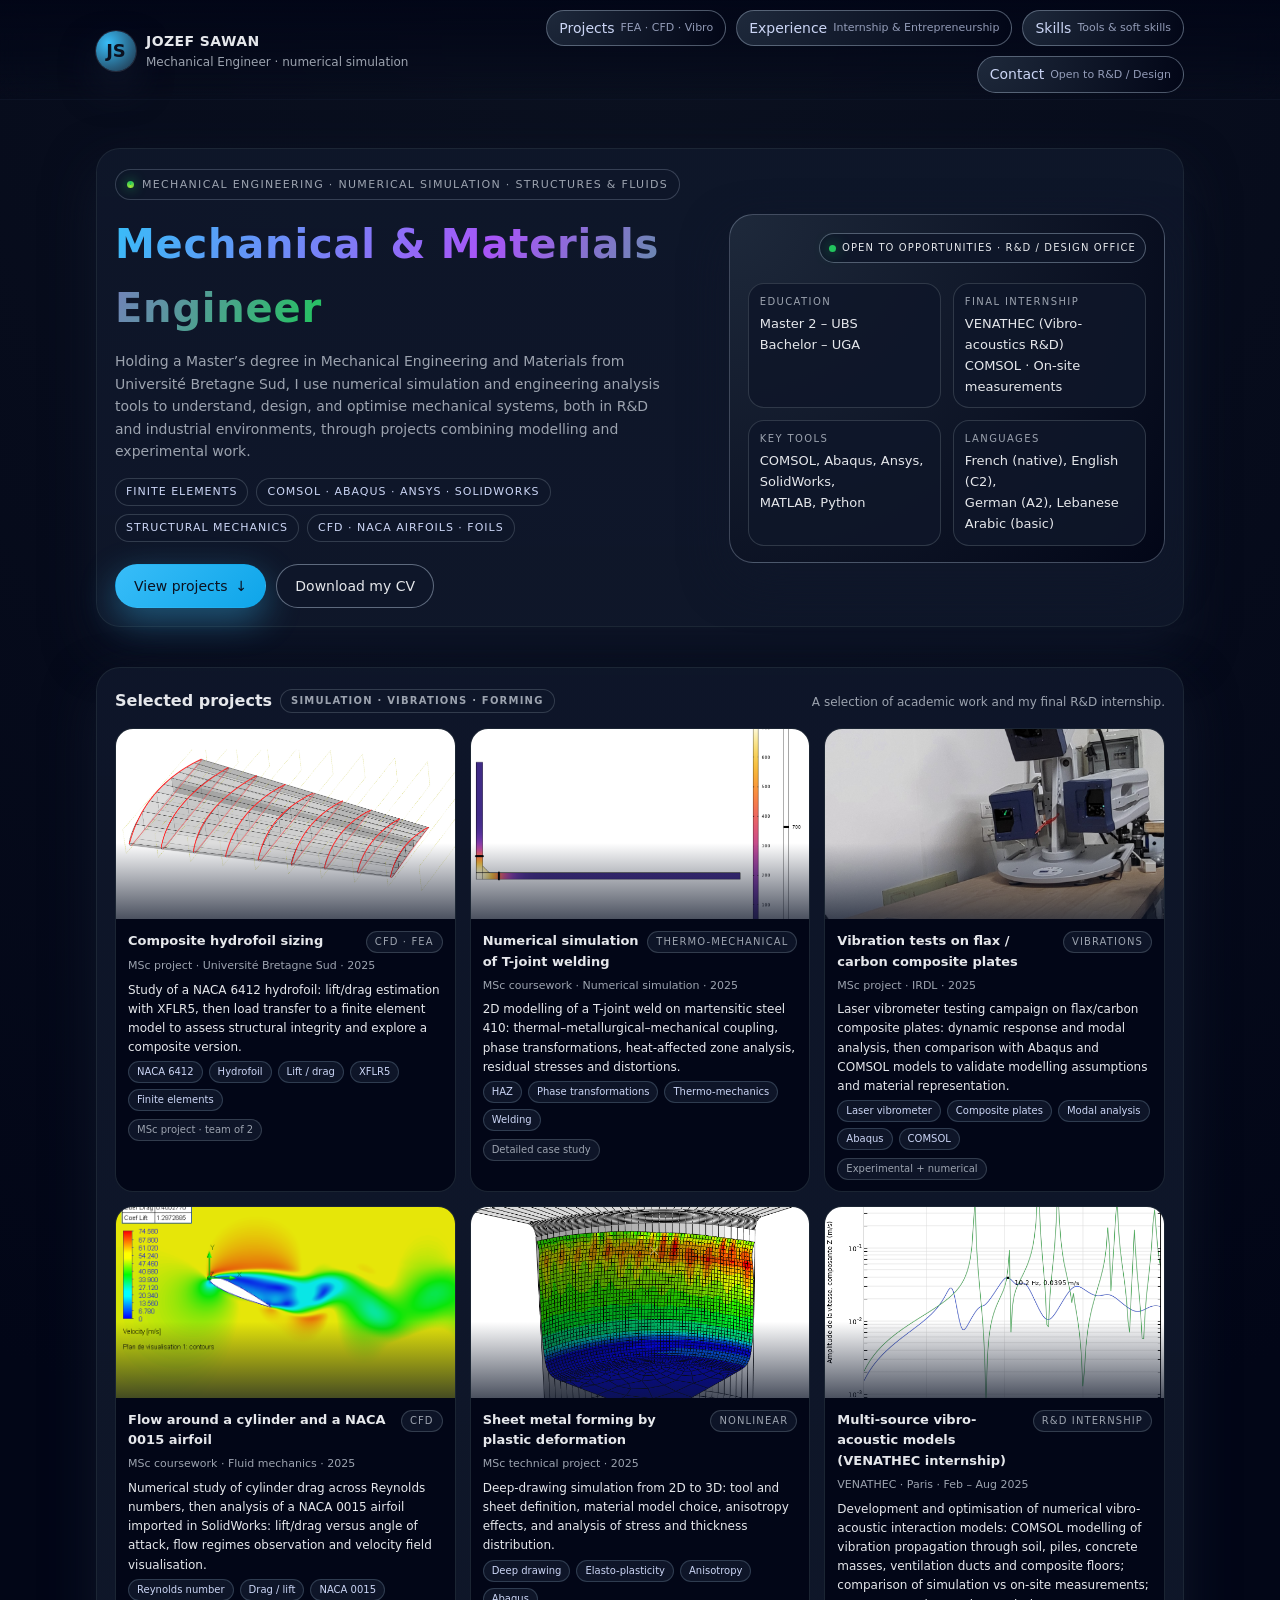
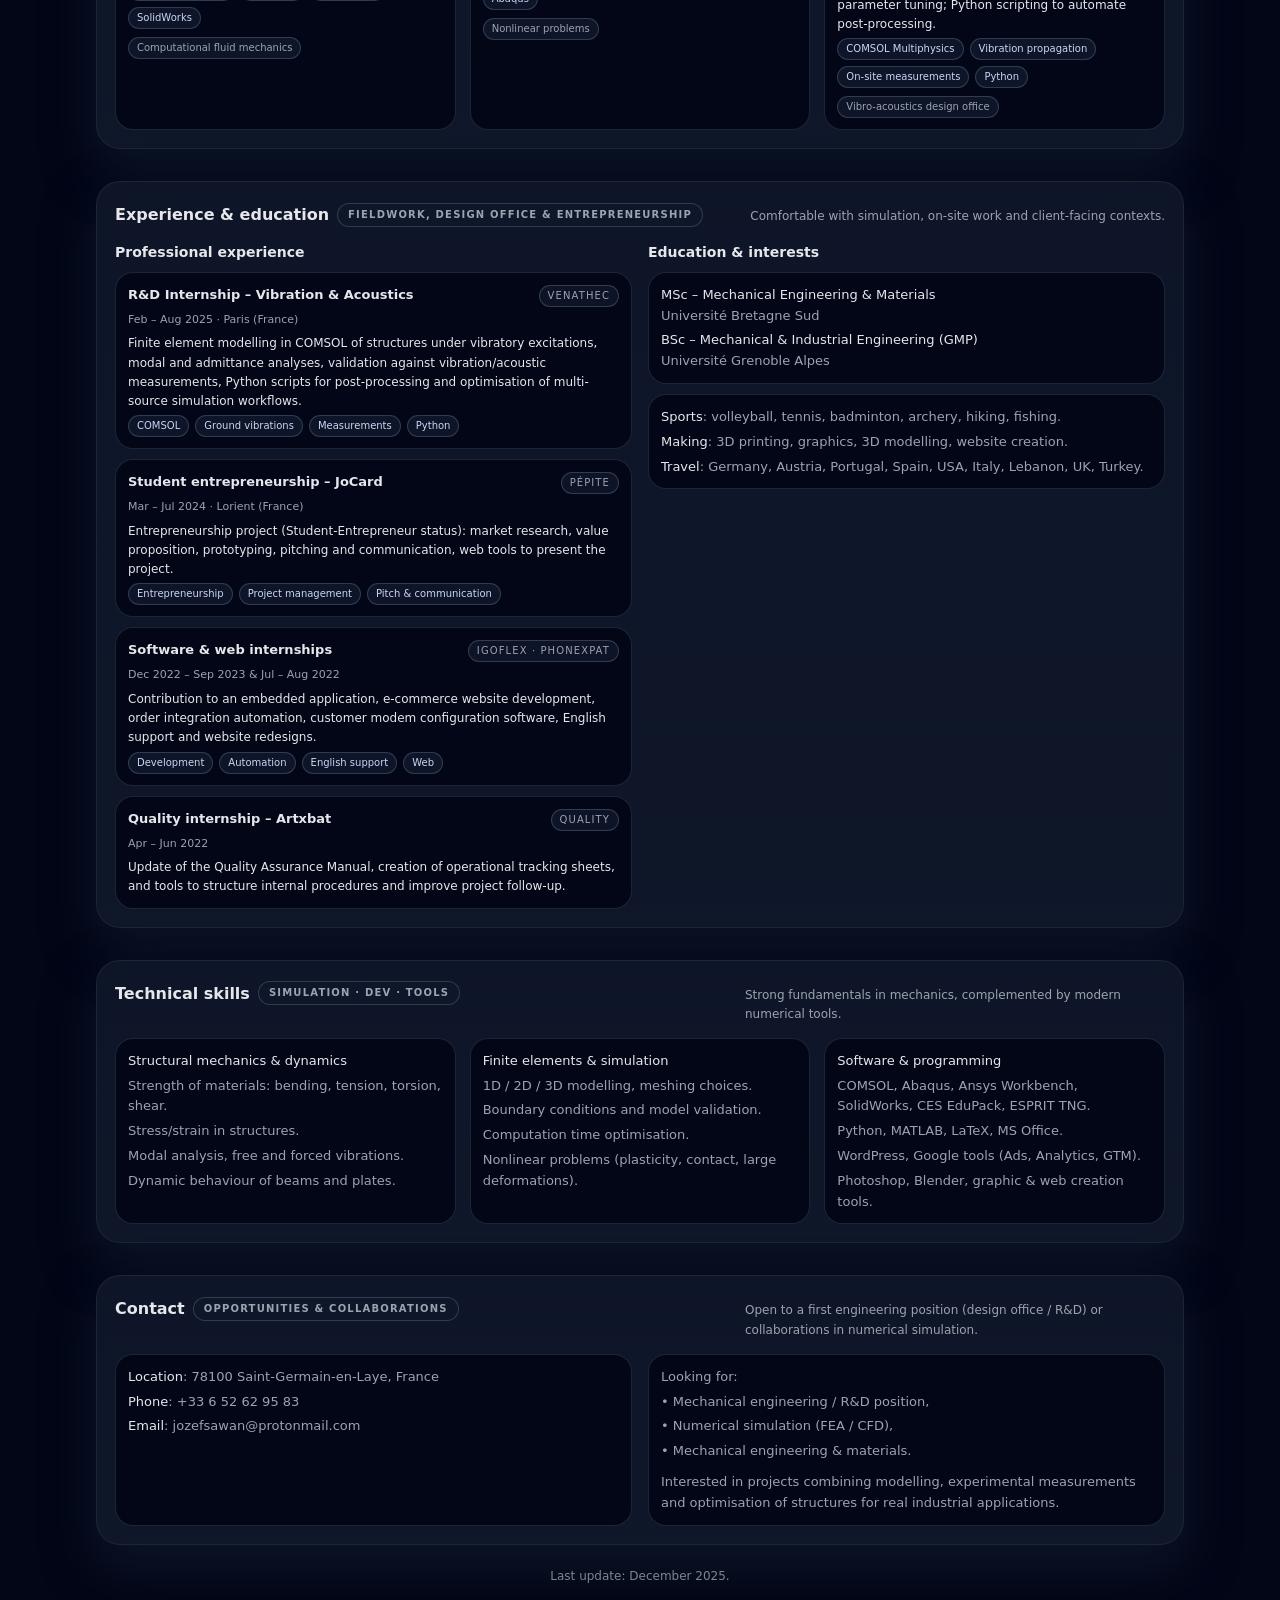
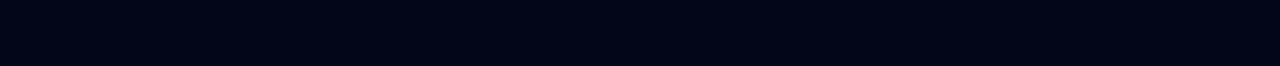
==== commit fe2ee588: "Update index.html" ====
--- a/en/index.html
+++ b/en/index.html
@@ -212,7 +212,7 @@
           <!-- Composite plates vibration tests -->
           <article class="card">
             <div class="card-media">
-              <img src="img/4.jpg" alt="Vibration testing setup on composite plates" />
+              <img src="../img/4.jpg" alt="Vibration testing setup on composite plates" />
               <div class="card-media-overlay" aria-hidden="true"></div>
             </div>
             <div class="card-body">
@@ -553,3 +553,4 @@
 </body>
 </html>
 
+
